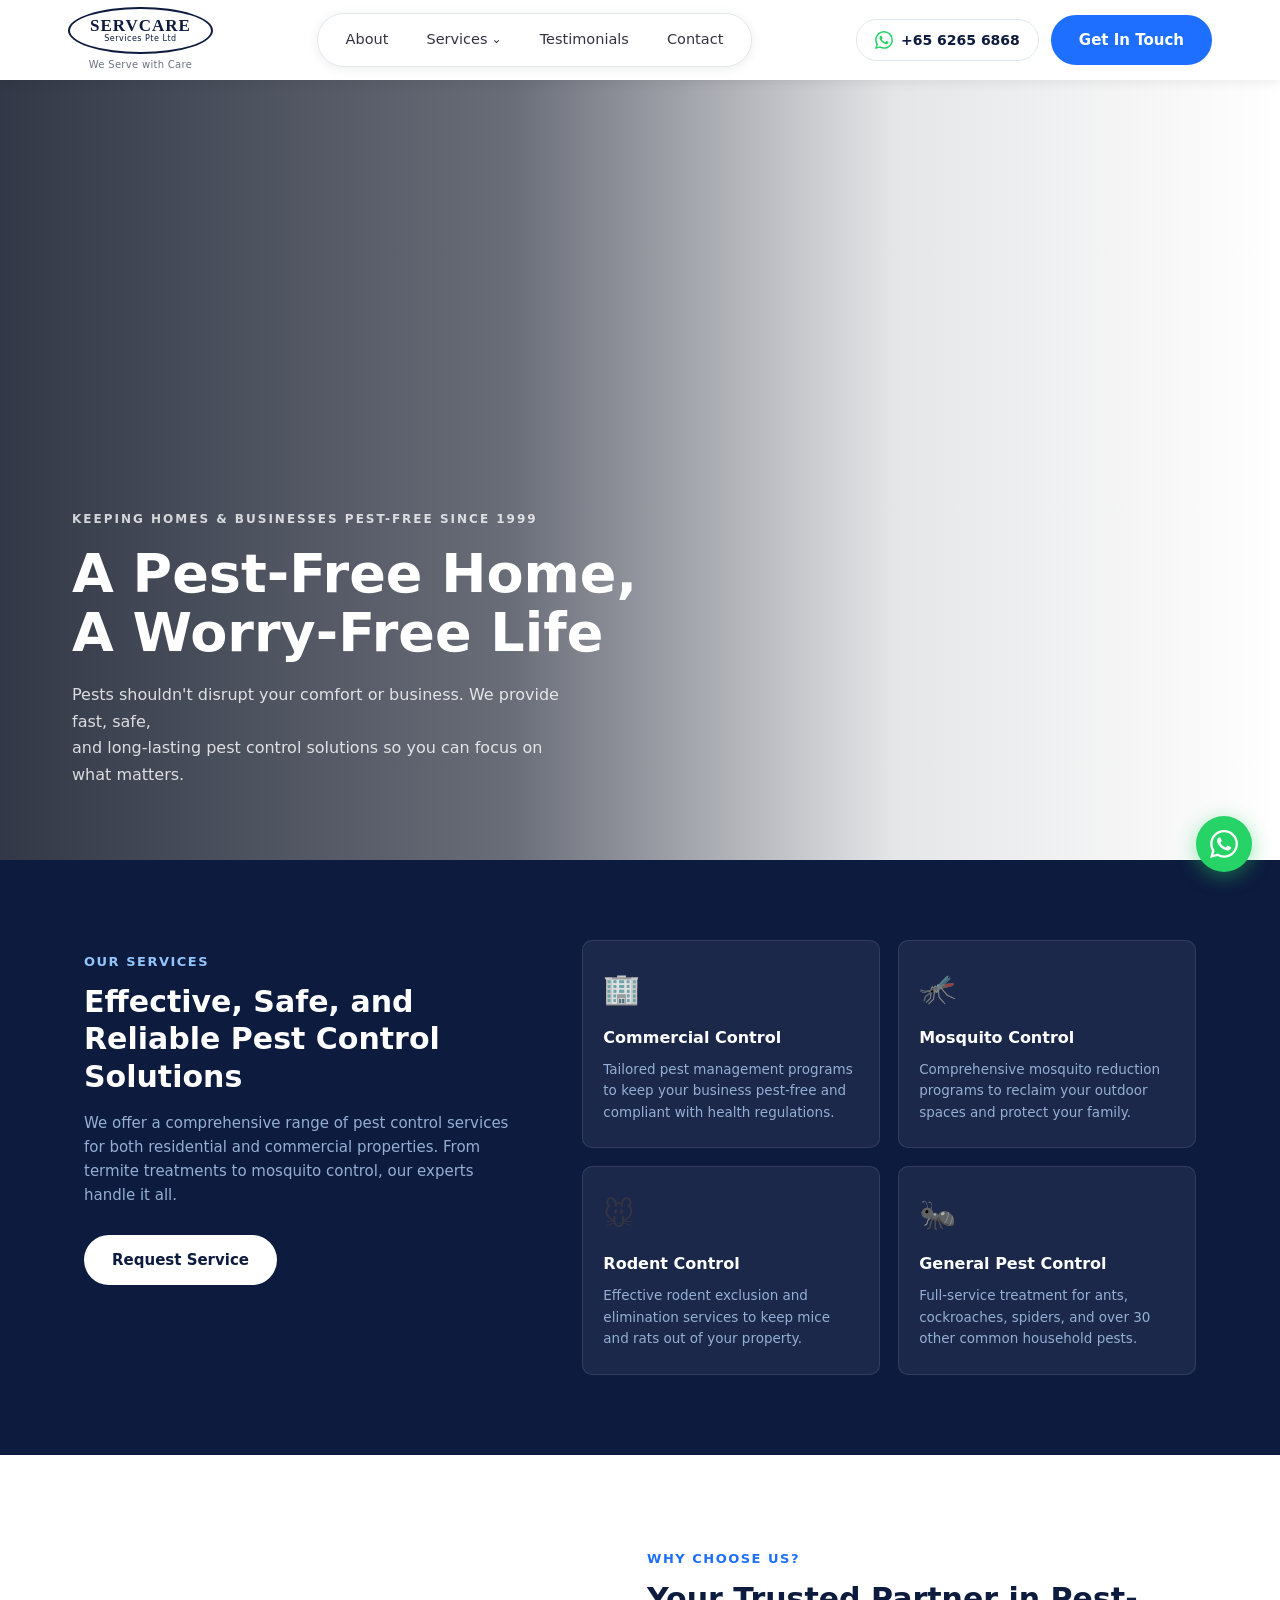
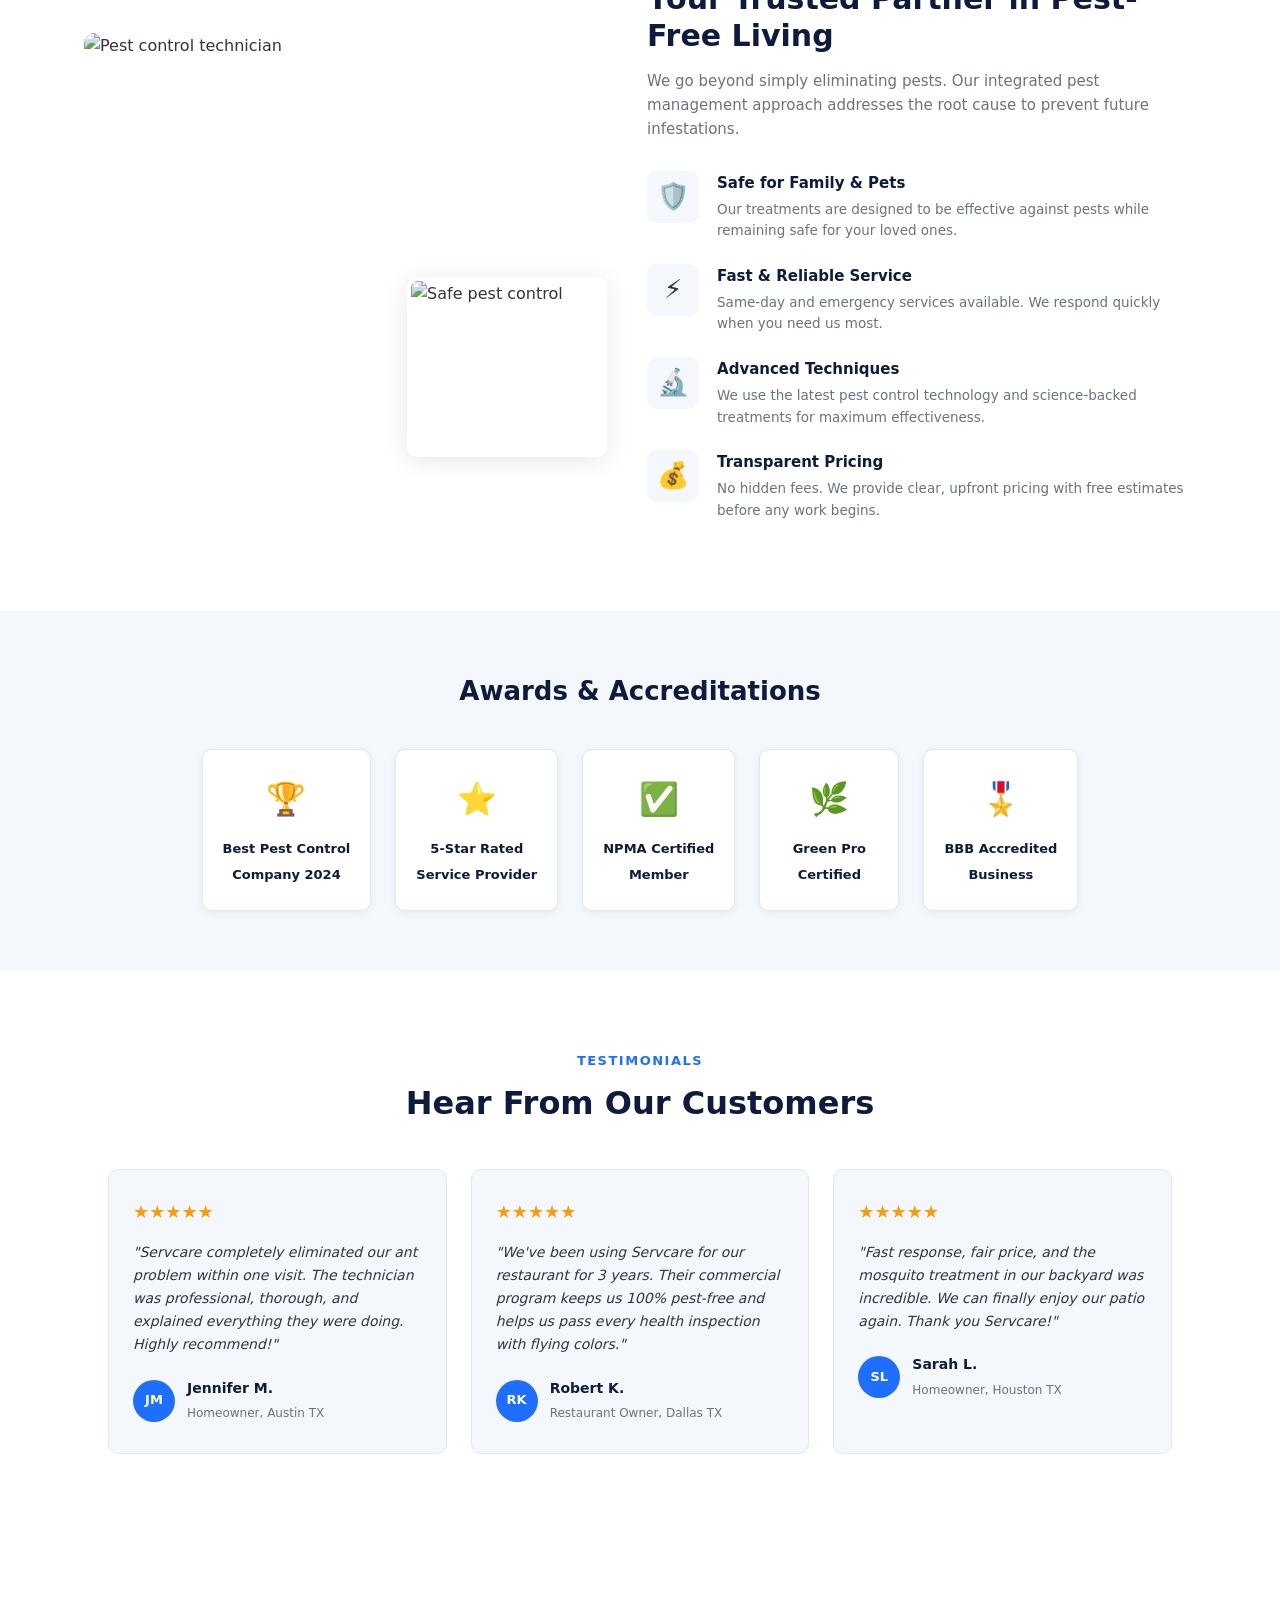
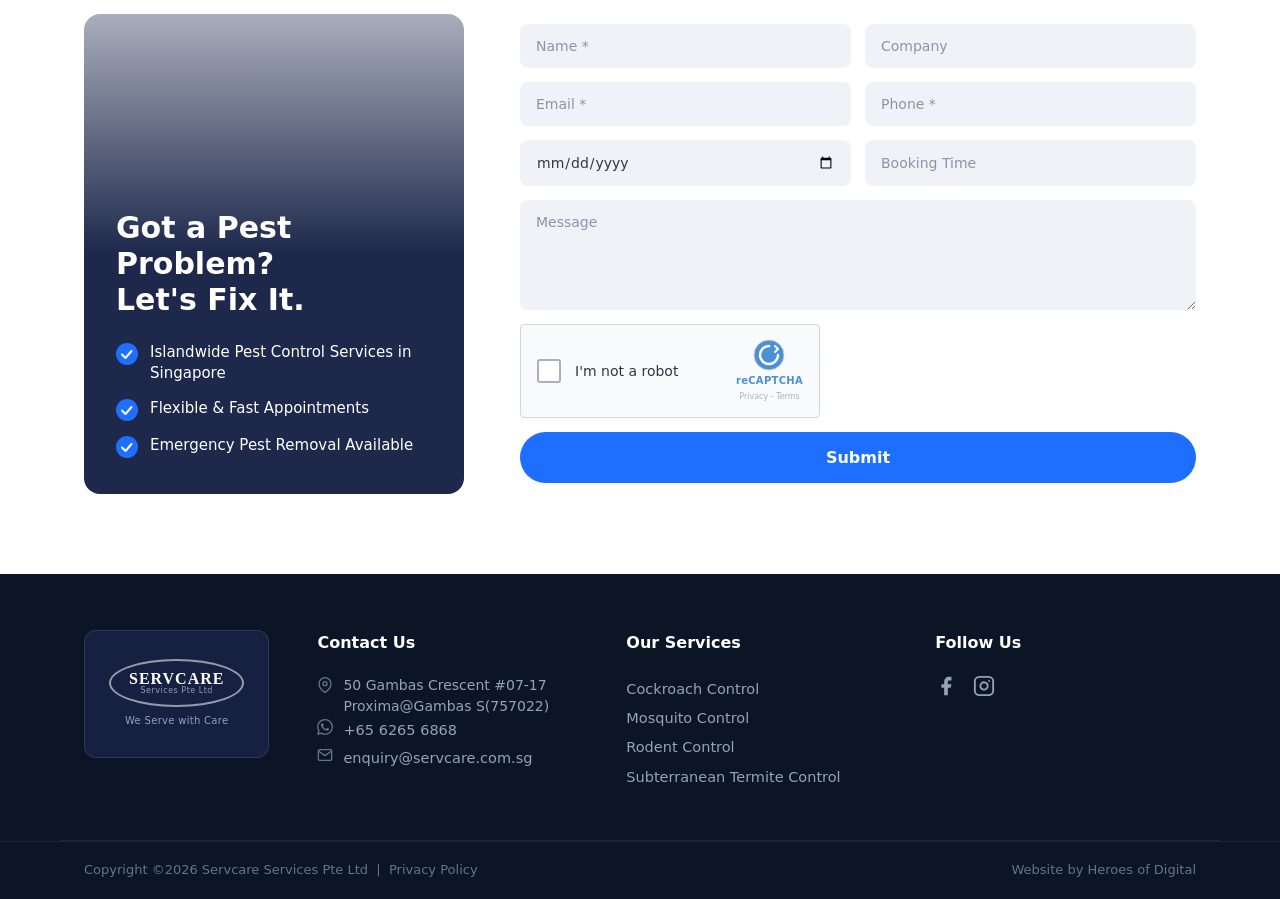
==== index.html @ 800a7d49 "first commit" ====
<!DOCTYPE html>
<html lang="en">
<head>
  <meta charset="UTF-8" />
  <meta name="viewport" content="width=device-width, initial-scale=1.0" />
  <title>Servcare - A Pest-Free Home, A Worry-Free Life</title>
  <link rel="stylesheet" href="style.css" />
</head>
<body>

  <!-- NAVBAR -->
  <header class="navbar" id="navbar">
    <div class="nav-inner">
      <!-- Logo -->
      <a href="#home" class="logo-badge">
        <div class="logo-oval">
          <span class="logo-oval-text">SERVCARE</span>
          <span class="logo-oval-sub">Services Pte Ltd</span>
        </div>
        <span class="logo-tagline">We Serve with Care</span>
      </a>

      <!-- Centered pill nav -->
      <nav class="nav-pill">
        <a href="#about" class="nav-pill-link">About</a>
        <div class="nav-dropdown">
          <a href="#services" class="nav-pill-link nav-has-arrow">Services <span class="nav-arrow">&#8964;</span></a>
          <div class="nav-dropdown-menu">
            <a href="#services">General Pest Control</a>
            <a href="#services">Mosquito Control</a>
            <a href="#services">Rodent Control</a>
            <a href="#services">Commercial Control</a>
            <a href="#services">Termite Treatment</a>
          </div>
        </div>
        <a href="#testimonials" class="nav-pill-link">Testimonials</a>
        <a href="#contact" class="nav-pill-link">Contact</a>
      </nav>

      <!-- Right actions -->
      <div class="nav-actions">
        <a href="tel:+6562656868" class="nav-wa-btn">
          <svg width="18" height="18" viewBox="0 0 24 24" fill="currentColor"><path d="M17.472 14.382c-.297-.149-1.758-.867-2.03-.967-.273-.099-.471-.148-.67.15-.197.297-.767.966-.94 1.164-.173.199-.347.223-.644.075-.297-.15-1.255-.463-2.39-1.475-.883-.788-1.48-1.761-1.653-2.059-.173-.297-.018-.458.13-.606.134-.133.298-.347.446-.52.149-.174.198-.298.298-.497.099-.198.05-.371-.025-.52-.075-.149-.669-1.612-.916-2.207-.242-.579-.487-.5-.669-.51-.173-.008-.371-.01-.57-.01-.198 0-.52.074-.792.372-.272.297-1.04 1.016-1.04 2.479 0 1.462 1.065 2.875 1.213 3.074.149.198 2.096 3.2 5.077 4.487.709.306 1.262.489 1.694.625.712.227 1.36.195 1.871.118.571-.085 1.758-.719 2.006-1.413.248-.694.248-1.289.173-1.413-.074-.124-.272-.198-.57-.347m-5.421 7.403h-.004a9.87 9.87 0 01-5.031-1.378l-.361-.214-3.741.982.998-3.648-.235-.374a9.86 9.86 0 01-1.51-5.26c.001-5.45 4.436-9.884 9.888-9.884 2.64 0 5.122 1.03 6.988 2.898a9.825 9.825 0 012.893 6.994c-.003 5.45-4.437 9.884-9.885 9.884m8.413-18.297A11.815 11.815 0 0012.05 0C5.495 0 .16 5.335.157 11.892c0 2.096.547 4.142 1.588 5.945L.057 24l6.305-1.654a11.882 11.882 0 005.683 1.448h.005c6.554 0 11.89-5.335 11.893-11.893a11.821 11.821 0 00-3.48-8.413z"/></svg>
          +65 6265 6868
        </a>
        <a href="#contact" class="btn btn-primary">Get In Touch</a>
        <button class="hamburger" id="hamburger" aria-label="Open menu">&#9776;</button>
      </div>
    </div>

    <!-- Mobile menu -->
    <div class="mobile-menu" id="mobileMenu">
      <a href="#about">About</a>
      <a href="#services">Services</a>
      <a href="#testimonials">Testimonials</a>
      <a href="#contact">Contact</a>
      <a href="#contact" class="btn btn-primary" style="margin-top:8px;">Get In Touch</a>
    </div>
  </header>

  <!-- HERO -->
  <section class="hero" id="home">
    <div class="hero-bg"></div>
    <div class="hero-gradient"></div>
    <div class="hero-content">
      <p class="hero-eyebrow">KEEPING HOMES &amp; BUSINESSES PEST-FREE SINCE 1999</p>
      <h1>A Pest-Free Home,<br />A Worry-Free Life</h1>
      <p class="hero-sub">Pests shouldn't disrupt your comfort or business. We provide fast, safe,<br />and long-lasting pest control solutions so you can focus on what matters.</p>
    </div>
  </section>

  <!-- WhatsApp FAB -->
  <a href="https://wa.me/6562656868" class="wa-fab" target="_blank" aria-label="Chat on WhatsApp">
    <svg width="28" height="28" viewBox="0 0 24 24" fill="white"><path d="M17.472 14.382c-.297-.149-1.758-.867-2.03-.967-.273-.099-.471-.148-.67.15-.197.297-.767.966-.94 1.164-.173.199-.347.223-.644.075-.297-.15-1.255-.463-2.39-1.475-.883-.788-1.48-1.761-1.653-2.059-.173-.297-.018-.458.13-.606.134-.133.298-.347.446-.52.149-.174.198-.298.298-.497.099-.198.05-.371-.025-.52-.075-.149-.669-1.612-.916-2.207-.242-.579-.487-.5-.669-.51-.173-.008-.371-.01-.57-.01-.198 0-.52.074-.792.372-.272.297-1.04 1.016-1.04 2.479 0 1.462 1.065 2.875 1.213 3.074.149.198 2.096 3.2 5.077 4.487.709.306 1.262.489 1.694.625.712.227 1.36.195 1.871.118.571-.085 1.758-.719 2.006-1.413.248-.694.248-1.289.173-1.413-.074-.124-.272-.198-.57-.347m-5.421 7.403h-.004a9.87 9.87 0 01-5.031-1.378l-.361-.214-3.741.982.998-3.648-.235-.374a9.86 9.86 0 01-1.51-5.26c.001-5.45 4.436-9.884 9.888-9.884 2.64 0 5.122 1.03 6.988 2.898a9.825 9.825 0 012.893 6.994c-.003 5.45-4.437 9.884-9.885 9.884m8.413-18.297A11.815 11.815 0 0012.05 0C5.495 0 .16 5.335.157 11.892c0 2.096.547 4.142 1.588 5.945L.057 24l6.305-1.654a11.882 11.882 0 005.683 1.448h.005c6.554 0 11.89-5.335 11.893-11.893a11.821 11.821 0 00-3.48-8.413z"/></svg>
  </a>

  <!-- SERVICES -->
  <section class="services-section" id="services">
    <div class="container services-inner">
      <div class="services-left">
        <span class="section-tag">Our Services</span>
        <h2>Effective, Safe, and Reliable Pest Control Solutions</h2>
        <p>We offer a comprehensive range of pest control services for both residential and commercial properties. From termite treatments to mosquito control, our experts handle it all.</p>
        <a href="#contact" class="btn btn-white">Request Service</a>
      </div>
      <div class="services-right">
        <div class="services-grid">
          <div class="service-card">
            <div class="service-icon">🏢</div>
            <h3>Commercial Control</h3>
            <p>Tailored pest management programs to keep your business pest-free and compliant with health regulations.</p>
          </div>
          <div class="service-card">
            <div class="service-icon">🦟</div>
            <h3>Mosquito Control</h3>
            <p>Comprehensive mosquito reduction programs to reclaim your outdoor spaces and protect your family.</p>
          </div>
          <div class="service-card">
            <div class="service-icon">🐭</div>
            <h3>Rodent Control</h3>
            <p>Effective rodent exclusion and elimination services to keep mice and rats out of your property.</p>
          </div>
          <div class="service-card">
            <div class="service-icon">🐜</div>
            <h3>General Pest Control</h3>
            <p>Full-service treatment for ants, cockroaches, spiders, and over 30 other common household pests.</p>
          </div>
        </div>
      </div>
    </div>
  </section>

  <!-- WHY CHOOSE US -->
  <section class="why-section" id="about">
    <div class="container why-inner">
      <div class="why-images">
        <img src="https://images.unsplash.com/photo-1558618666-fcd25c85cd64?w=400&q=80" alt="Pest control technician" class="why-img why-img-main" />
        <img src="https://images.unsplash.com/photo-1584622781564-1d987f7333c1?w=280&q=80" alt="Safe pest control" class="why-img why-img-small" />
      </div>
      <div class="why-content">
        <span class="section-tag dark">Why Choose Us?</span>
        <h2>Your Trusted Partner in Pest-Free Living</h2>
        <p>We go beyond simply eliminating pests. Our integrated pest management approach addresses the root cause to prevent future infestations.</p>
        <div class="why-features">
          <div class="why-feature">
            <div class="why-feature-icon">🛡️</div>
            <div>
              <h4>Safe for Family &amp; Pets</h4>
              <p>Our treatments are designed to be effective against pests while remaining safe for your loved ones.</p>
            </div>
          </div>
          <div class="why-feature">
            <div class="why-feature-icon">⚡</div>
            <div>
              <h4>Fast &amp; Reliable Service</h4>
              <p>Same-day and emergency services available. We respond quickly when you need us most.</p>
            </div>
          </div>
          <div class="why-feature">
            <div class="why-feature-icon">🔬</div>
            <div>
              <h4>Advanced Techniques</h4>
              <p>We use the latest pest control technology and science-backed treatments for maximum effectiveness.</p>
            </div>
          </div>
          <div class="why-feature">
            <div class="why-feature-icon">💰</div>
            <div>
              <h4>Transparent Pricing</h4>
              <p>No hidden fees. We provide clear, upfront pricing with free estimates before any work begins.</p>
            </div>
          </div>
        </div>
      </div>
    </div>
  </section>

  <!-- AWARDS -->
  <section class="awards-section">
    <div class="container">
      <h2 class="awards-title">Awards &amp; Accreditations</h2>
      <div class="awards-grid">
        <div class="award-badge">
          <div class="award-icon">🏆</div>
          <span>Best Pest Control<br/>Company 2024</span>
        </div>
        <div class="award-badge">
          <div class="award-icon">⭐</div>
          <span>5-Star Rated<br/>Service Provider</span>
        </div>
        <div class="award-badge">
          <div class="award-icon">✅</div>
          <span>NPMA Certified<br/>Member</span>
        </div>
        <div class="award-badge">
          <div class="award-icon">🌿</div>
          <span>Green Pro<br/>Certified</span>
        </div>
        <div class="award-badge">
          <div class="award-icon">🎖️</div>
          <span>BBB Accredited<br/>Business</span>
        </div>
      </div>
    </div>
  </section>

  <!-- TESTIMONIALS -->
  <section class="testimonials-section">
    <div class="container">
      <span class="section-tag dark">Testimonials</span>
      <h2 class="section-title">Hear From Our Customers</h2>
      <div class="testimonials-grid">
        <div class="testimonial-card">
          <div class="stars">★★★★★</div>
          <p>"Servcare completely eliminated our ant problem within one visit. The technician was professional, thorough, and explained everything they were doing. Highly recommend!"</p>
          <div class="testimonial-author">
            <div class="author-avatar">JM</div>
            <div>
              <strong>Jennifer M.</strong>
              <span>Homeowner, Austin TX</span>
            </div>
          </div>
        </div>
        <div class="testimonial-card">
          <div class="stars">★★★★★</div>
          <p>"We've been using Servcare for our restaurant for 3 years. Their commercial program keeps us 100% pest-free and helps us pass every health inspection with flying colors."</p>
          <div class="testimonial-author">
            <div class="author-avatar">RK</div>
            <div>
              <strong>Robert K.</strong>
              <span>Restaurant Owner, Dallas TX</span>
            </div>
          </div>
        </div>
        <div class="testimonial-card">
          <div class="stars">★★★★★</div>
          <p>"Fast response, fair price, and the mosquito treatment in our backyard was incredible. We can finally enjoy our patio again. Thank you Servcare!"</p>
          <div class="testimonial-author">
            <div class="author-avatar">SL</div>
            <div>
              <strong>Sarah L.</strong>
              <span>Homeowner, Houston TX</span>
            </div>
          </div>
        </div>
      </div>
    </div>
  </section>

  <!-- CTA / CONTACT FORM -->
  <section class="cta-section" id="contact">
    <div class="cta-inner">
      <!-- Left: image card -->
      <div class="cta-image-card">
        <div class="cta-image-bg"></div>
        <div class="cta-image-overlay">
          <h2>Got a Pest Problem?<br />Let's Fix It.</h2>
          <ul class="cta-checklist">
            <li>
              <svg width="22" height="22" viewBox="0 0 22 22" fill="none"><circle cx="11" cy="11" r="11" fill="#1e6fff"/><path d="M6 11.5l3.5 3.5 6-7" stroke="#fff" stroke-width="2" stroke-linecap="round" stroke-linejoin="round"/></svg>
              Islandwide Pest Control Services in Singapore
            </li>
            <li>
              <svg width="22" height="22" viewBox="0 0 22 22" fill="none"><circle cx="11" cy="11" r="11" fill="#1e6fff"/><path d="M6 11.5l3.5 3.5 6-7" stroke="#fff" stroke-width="2" stroke-linecap="round" stroke-linejoin="round"/></svg>
              Flexible &amp; Fast Appointments
            </li>
            <li>
              <svg width="22" height="22" viewBox="0 0 22 22" fill="none"><circle cx="11" cy="11" r="11" fill="#1e6fff"/><path d="M6 11.5l3.5 3.5 6-7" stroke="#fff" stroke-width="2" stroke-linecap="round" stroke-linejoin="round"/></svg>
              Emergency Pest Removal Available
            </li>
          </ul>
        </div>
      </div>

      <!-- Right: form -->
      <div class="cta-form-wrap">
        <form class="contact-form" id="contactForm">
          <div class="form-row">
            <input type="text" placeholder="Name *" required />
            <input type="text" placeholder="Company" />
          </div>
          <div class="form-row">
            <input type="email" placeholder="Email *" required />
            <input type="tel" placeholder="Phone *" required />
          </div>
          <div class="form-row">
            <input type="date" placeholder="dd/mm/yyyy" />
            <input type="text" placeholder="Booking Time" />
          </div>
          <textarea rows="5" placeholder="Message"></textarea>

          <!-- Fake reCAPTCHA -->
          <div class="fake-recaptcha">
            <label class="recaptcha-check">
              <input type="checkbox" id="notRobot" />
              <span class="recaptcha-box"></span>
            </label>
            <span class="recaptcha-label">I'm not a robot</span>
            <div class="recaptcha-logo">
              <svg width="32" height="32" viewBox="0 0 64 64" fill="none"><circle cx="32" cy="32" r="30" fill="#4A90D9" stroke="#ccc" stroke-width="2"/><path d="M32 14c-9.94 0-18 8.06-18 18s8.06 18 18 18 18-8.06 18-18" stroke="#fff" stroke-width="5" stroke-linecap="round"/><polyline points="44,14 50,20 44,26" fill="none" stroke="#fff" stroke-width="4" stroke-linecap="round" stroke-linejoin="round"/></svg>
              <span class="recaptcha-text">reCAPTCHA</span>
              <span class="recaptcha-sub">Privacy - Terms</span>
            </div>
          </div>

          <button type="submit" class="btn-submit">Submit</button>
        </form>
        <div class="form-success" id="formSuccess" style="display:none;">
          <div class="success-icon">✅</div>
          <h3>Message Sent!</h3>
          <p>Thank you for reaching out. Our team will contact you within 24 hours.</p>
        </div>
      </div>
    </div>
  </section>

  <!-- FOOTER -->
  <footer class="footer">
    <div class="footer-inner">

      <!-- Logo card -->
      <div class="footer-logo-card">
        <a href="#home" class="logo-badge footer-logo-badge">
          <div class="logo-oval">
            <span class="logo-oval-text">SERVCARE</span>
            <span class="logo-oval-sub">Services Pte Ltd</span>
          </div>
          <span class="logo-tagline">We Serve with Care</span>
        </a>
      </div>

      <!-- Contact Us -->
      <div class="footer-col">
        <h4>Contact Us</h4>
        <ul class="footer-contact">
          <li>
            <svg width="16" height="16" viewBox="0 0 24 24" fill="none" stroke="currentColor" stroke-width="2"><path d="M21 10c0 7-9 13-9 13s-9-6-9-13a9 9 0 0118 0z"/><circle cx="12" cy="10" r="3"/></svg>
            <span>50 Gambas Crescent #07-17<br/>Proxima@Gambas S(757022)</span>
          </li>
          <li>
            <svg width="16" height="16" viewBox="0 0 24 24" fill="currentColor"><path d="M17.472 14.382c-.297-.149-1.758-.867-2.03-.967-.273-.099-.471-.148-.67.15-.197.297-.767.966-.94 1.164-.173.199-.347.223-.644.075-.297-.15-1.255-.463-2.39-1.475-.883-.788-1.48-1.761-1.653-2.059-.173-.297-.018-.458.13-.606.134-.133.298-.347.446-.52.149-.174.198-.298.298-.497.099-.198.05-.371-.025-.52-.075-.149-.669-1.612-.916-2.207-.242-.579-.487-.5-.669-.51-.173-.008-.371-.01-.57-.01-.198 0-.52.074-.792.372-.272.297-1.04 1.016-1.04 2.479 0 1.462 1.065 2.875 1.213 3.074.149.198 2.096 3.2 5.077 4.487.709.306 1.262.489 1.694.625.712.227 1.36.195 1.871.118.571-.085 1.758-.719 2.006-1.413.248-.694.248-1.289.173-1.413-.074-.124-.272-.198-.57-.347m-5.421 7.403h-.004a9.87 9.87 0 01-5.031-1.378l-.361-.214-3.741.982.998-3.648-.235-.374a9.86 9.86 0 01-1.51-5.26c.001-5.45 4.436-9.884 9.888-9.884 2.64 0 5.122 1.03 6.988 2.898a9.825 9.825 0 012.893 6.994c-.003 5.45-4.437 9.884-9.885 9.884m8.413-18.297A11.815 11.815 0 0012.05 0C5.495 0 .16 5.335.157 11.892c0 2.096.547 4.142 1.588 5.945L.057 24l6.305-1.654a11.882 11.882 0 005.683 1.448h.005c6.554 0 11.89-5.335 11.893-11.893a11.821 11.821 0 00-3.48-8.413z"/></svg>
            <a href="tel:+6562656868">+65 6265 6868</a>
          </li>
          <li>
            <svg width="16" height="16" viewBox="0 0 24 24" fill="none" stroke="currentColor" stroke-width="2"><path d="M4 4h16c1.1 0 2 .9 2 2v12c0 1.1-.9 2-2 2H4c-1.1 0-2-.9-2-2V6c0-1.1.9-2 2-2z"/><polyline points="22,6 12,13 2,6"/></svg>
            <a href="mailto:enquiry@servcare.com.sg">enquiry@servcare.com.sg</a>
          </li>
        </ul>
      </div>

      <!-- Our Services -->
      <div class="footer-col">
        <h4>Our Services</h4>
        <ul>
          <li><a href="#services">Cockroach Control</a></li>
          <li><a href="#services">Mosquito Control</a></li>
          <li><a href="#services">Rodent Control</a></li>
          <li><a href="#services">Subterranean Termite Control</a></li>
        </ul>
      </div>

      <!-- Follow Us -->
      <div class="footer-col">
        <h4>Follow Us</h4>
        <div class="footer-socials">
          <a href="#" aria-label="Facebook" class="social-icon">
            <svg width="22" height="22" viewBox="0 0 24 24" fill="currentColor"><path d="M18 2h-3a5 5 0 00-5 5v3H7v4h3v8h4v-8h3l1-4h-4V7a1 1 0 011-1h3z"/></svg>
          </a>
          <a href="#" aria-label="Instagram" class="social-icon">
            <svg width="22" height="22" viewBox="0 0 24 24" fill="none" stroke="currentColor" stroke-width="2" stroke-linecap="round" stroke-linejoin="round"><rect x="2" y="2" width="20" height="20" rx="5" ry="5"/><path d="M16 11.37A4 4 0 1112.63 8 4 4 0 0116 11.37z"/><line x1="17.5" y1="6.5" x2="17.51" y2="6.5"/></svg>
          </a>
        </div>
      </div>

    </div>

    <div class="footer-bottom">
      <div class="footer-bottom-inner">
        <span>Copyright ©2026 Servcare Services Pte Ltd &nbsp;|&nbsp; <a href="#">Privacy Policy</a></span>
        <span>Website by Heroes of Digital</span>
      </div>
    </div>
  </footer>

  <!-- Scroll to top -->
  <button class="scroll-top" id="scrollTop" aria-label="Scroll to top">
    <svg width="18" height="18" viewBox="0 0 24 24" fill="none" stroke="currentColor" stroke-width="2.5" stroke-linecap="round" stroke-linejoin="round"><polyline points="18 15 12 9 6 15"/></svg>
  </button>

  <script src="script.js"></script>
</body>
</html>
---- style.css ----
/* ========== RESET & BASE ========== */
*, *::before, *::after { box-sizing: border-box; margin: 0; padding: 0; }

:root {
  --navy: #0d1b3e;
  --navy-dark: #091428;
  --accent: #1e6fff;
  --accent-hover: #1558d6;
  --white: #ffffff;
  --light-bg: #f4f7fc;
  --text: #333344;
  --text-light: #6b7280;
  --border: #e2e8f0;
  --radius: 10px;
  --shadow: 0 4px 24px rgba(13,27,62,0.10);
}

html { scroll-behavior: smooth; }

body {
  font-family: 'Segoe UI', system-ui, -apple-system, sans-serif;
  color: var(--text);
  background: var(--white);
  line-height: 1.6;
}

a { text-decoration: none; color: inherit; }
ul { list-style: none; }
img { display: block; max-width: 100%; }

.container {
  max-width: 1160px;
  margin: 0 auto;
  padding: 0 24px;
}

/* ========== BUTTONS ========== */
.btn {
  display: inline-block;
  padding: 11px 26px;
  border-radius: 50px;
  font-size: 15px;
  font-weight: 600;
  cursor: pointer;
  border: 2px solid transparent;
  transition: all 0.2s;
}
.btn-primary {
  background: var(--accent);
  color: var(--white);
  border-color: var(--accent);
}
.btn-primary:hover { background: var(--accent-hover); border-color: var(--accent-hover); }
.btn-white {
  background: var(--white);
  color: var(--navy);
  border-color: var(--white);
}
.btn-white:hover { background: transparent; color: var(--white); border-color: var(--white); }
.btn-full { width: 100%; text-align: center; padding: 14px; font-size: 16px; border-radius: 8px; }

/* ========== SECTION TAGS ========== */
.section-tag {
  display: inline-block;
  font-size: 13px;
  font-weight: 700;
  letter-spacing: 1.5px;
  text-transform: uppercase;
  color: var(--accent);
  margin-bottom: 10px;
}
.section-tag.light { color: #93c5fd; }

.section-title {
  font-size: 32px;
  font-weight: 700;
  color: var(--navy);
  margin-bottom: 20px;
}

/* ========== NAVBAR ========== */
.navbar {
  background: var(--white);
  position: sticky;
  top: 0;
  z-index: 1000;
  box-shadow: 0 2px 12px rgba(0,0,0,0.08);
}

.nav-inner {
  display: flex;
  align-items: center;
  justify-content: space-between;
  max-width: 1200px;
  margin: 0 auto;
  padding: 0 28px;
  height: 80px;
  gap: 20px;
}

/* Logo badge */
.logo-badge {
  display: flex;
  flex-direction: column;
  align-items: center;
  flex-shrink: 0;
  gap: 3px;
}

.logo-oval {
  border: 2.5px solid var(--navy);
  border-radius: 50%;
  padding: 8px 20px;
  display: flex;
  flex-direction: column;
  align-items: center;
  line-height: 1.1;
  min-width: 110px;
}

.logo-oval-text {
  font-size: 17px;
  font-weight: 900;
  color: var(--navy);
  letter-spacing: 1px;
  font-family: Georgia, serif;
}

.logo-oval-sub {
  font-size: 8px;
  color: var(--navy);
  letter-spacing: 0.5px;
  font-weight: 500;
}

.logo-tagline {
  font-size: 10px;
  color: var(--text-light);
  letter-spacing: 0.3px;
  font-weight: 500;
}

/* Centered pill nav */
.nav-pill {
  background: var(--white);
  border: 1.5px solid #e2e8f0;
  border-radius: 50px;
  display: flex;
  align-items: center;
  padding: 6px 10px;
  gap: 2px;
  box-shadow: 0 2px 12px rgba(0,0,0,0.07);
  flex-shrink: 0;
}

.nav-pill-link {
  color: var(--text);
  font-size: 14.5px;
  font-weight: 500;
  padding: 8px 18px;
  border-radius: 50px;
  transition: background 0.15s, color 0.15s;
  white-space: nowrap;
}
.nav-pill-link:hover { background: var(--light-bg); color: var(--navy); }

.nav-has-arrow {
  display: flex;
  align-items: center;
  gap: 4px;
}
.nav-arrow { font-size: 12px; }

/* Dropdown */
.nav-dropdown {
  position: relative;
}
.nav-dropdown-menu {
  display: none;
  position: absolute;
  top: calc(100% + 12px);
  left: 0;
  background: var(--white);
  border: 1.5px solid var(--border);
  border-radius: 12px;
  box-shadow: 0 8px 32px rgba(0,0,0,0.13);
  padding: 8px 0;
  min-width: 200px;
  z-index: 100;
}
.nav-dropdown-menu a {
  display: block;
  padding: 10px 20px;
  font-size: 14px;
  color: var(--text);
  transition: background 0.15s;
}
.nav-dropdown-menu a:hover { background: var(--light-bg); color: var(--navy); }
.nav-dropdown:hover .nav-dropdown-menu { display: block; }

/* Nav actions */
.nav-actions {
  display: flex;
  align-items: center;
  gap: 12px;
  flex-shrink: 0;
}

.nav-wa-btn {
  display: flex;
  align-items: center;
  gap: 8px;
  border: 1.5px solid var(--border);
  border-radius: 50px;
  padding: 9px 18px;
  font-size: 14px;
  font-weight: 600;
  color: var(--navy);
  background: var(--white);
  transition: border-color 0.2s, color 0.2s;
  white-space: nowrap;
}
.nav-wa-btn svg { color: #25d366; flex-shrink: 0; }
.nav-wa-btn:hover { border-color: #25d366; color: #25d366; }

.hamburger {
  display: none;
  background: none;
  border: none;
  color: var(--navy);
  font-size: 26px;
  cursor: pointer;
  padding: 4px;
}

.mobile-menu {
  display: none;
  flex-direction: column;
  background: var(--white);
  border-top: 1px solid var(--border);
  padding: 12px 28px 20px;
}
.mobile-menu a {
  color: var(--text);
  padding: 11px 0;
  font-size: 15px;
  border-bottom: 1px solid var(--border);
}
.mobile-menu a:last-child { border-bottom: none; margin-top: 12px; }
.mobile-menu.open { display: flex; }

/* ========== HERO ========== */
.hero {
  position: relative;
  height: calc(100vh - 80px);
  min-height: 520px;
  max-height: 780px;
  overflow: hidden;
}

.hero-bg {
  position: absolute;
  inset: 0;
  background: url('https://images.unsplash.com/photo-1529156069898-49953e39b3ac?w=1600&q=85') center/cover no-repeat;
}

/* Gradient: dark on the left, fades to transparent on the right */
.hero-gradient {
  position: absolute;
  inset: 0;
  background: linear-gradient(
    to right,
    rgba(5, 12, 30, 0.82) 0%,
    rgba(5, 12, 30, 0.60) 40%,
    rgba(5, 12, 30, 0.10) 70%,
    transparent 100%
  );
}

.hero-content {
  position: absolute;
  bottom: 72px;
  left: 72px;
  max-width: 600px;
  z-index: 2;
}

.hero-eyebrow {
  font-size: 12px;
  font-weight: 700;
  letter-spacing: 2px;
  color: rgba(255,255,255,0.78);
  margin-bottom: 14px;
  text-transform: uppercase;
}

.hero-content h1 {
  font-size: 54px;
  font-weight: 800;
  color: var(--white);
  line-height: 1.1;
  margin-bottom: 20px;
}

.hero-sub {
  font-size: 16px;
  color: rgba(255,255,255,0.82);
  line-height: 1.65;
  max-width: 500px;
}

/* ========== WhatsApp FAB ========== */
.wa-fab {
  position: fixed;
  bottom: 28px;
  right: 28px;
  width: 56px;
  height: 56px;
  background: #25d366;
  border-radius: 50%;
  display: flex;
  align-items: center;
  justify-content: center;
  box-shadow: 0 4px 20px rgba(37,211,102,0.45);
  z-index: 999;
  transition: transform 0.2s, box-shadow 0.2s;
}
.wa-fab:hover {
  transform: scale(1.1);
  box-shadow: 0 6px 28px rgba(37,211,102,0.6);
}

/* ========== SERVICES SECTION ========== */
.services-section {
  background: var(--navy);
  padding: 80px 0;
}
.services-inner {
  display: flex;
  gap: 60px;
  align-items: flex-start;
  max-width: 1160px;
  margin: 0 auto;
  padding: 0 24px;
}
.services-left {
  flex: 1;
  color: var(--white);
  padding-top: 8px;
}
.services-left .section-tag { color: #93c5fd; }
.services-left h2 {
  font-size: 30px;
  font-weight: 700;
  color: var(--white);
  margin-bottom: 16px;
  line-height: 1.25;
}
.services-left p {
  color: #93afd4;
  font-size: 15px;
  margin-bottom: 28px;
}
.services-right { flex: 1.4; }
.services-grid {
  display: grid;
  grid-template-columns: 1fr 1fr;
  gap: 18px;
}
.service-card {
  background: rgba(255,255,255,0.06);
  border: 1px solid rgba(255,255,255,0.1);
  border-radius: var(--radius);
  padding: 24px 20px;
  transition: background 0.2s, transform 0.2s;
}
.service-card:hover {
  background: rgba(255,255,255,0.11);
  transform: translateY(-3px);
}
.service-icon { font-size: 30px; margin-bottom: 12px; }
.service-card h3 {
  font-size: 16px;
  font-weight: 700;
  color: var(--white);
  margin-bottom: 8px;
}
.service-card p { color: #93afd4; font-size: 13.5px; }

/* ========== WHY CHOOSE US ========== */
.why-section {
  padding: 90px 0;
  background: var(--white);
}
.why-inner {
  display: flex;
  gap: 64px;
  align-items: center;
  max-width: 1160px;
  margin: 0 auto;
  padding: 0 24px;
}
.why-images {
  flex: 1;
  position: relative;
  min-height: 400px;
}
.why-img { border-radius: var(--radius); object-fit: cover; }
.why-img-main { width: 100%; height: 380px; }
.why-img-small {
  position: absolute;
  bottom: -24px;
  right: -24px;
  width: 200px;
  height: 180px;
  border: 4px solid var(--white);
  box-shadow: var(--shadow);
}
.why-content { flex: 1.1; }
.why-content h2 {
  font-size: 30px;
  font-weight: 700;
  color: var(--navy);
  margin-bottom: 14px;
  line-height: 1.25;
}
.why-content > p {
  color: var(--text-light);
  margin-bottom: 30px;
  font-size: 15px;
}
.why-features { display: flex; flex-direction: column; gap: 22px; }
.why-feature {
  display: flex;
  gap: 18px;
  align-items: flex-start;
}
.why-feature-icon {
  font-size: 26px;
  background: var(--light-bg);
  width: 52px;
  height: 52px;
  border-radius: 10px;
  display: flex;
  align-items: center;
  justify-content: center;
  flex-shrink: 0;
}
.why-feature h4 {
  font-size: 15px;
  font-weight: 700;
  color: var(--navy);
  margin-bottom: 4px;
}
.why-feature p { color: var(--text-light); font-size: 13.5px; }

/* ========== AWARDS ========== */
.awards-section {
  background: var(--light-bg);
  padding: 60px 0;
}
.awards-title {
  text-align: center;
  font-size: 26px;
  font-weight: 700;
  color: var(--navy);
  margin-bottom: 36px;
}
.awards-grid {
  display: flex;
  justify-content: center;
  gap: 24px;
  flex-wrap: wrap;
}
.award-badge {
  background: var(--white);
  border: 1px solid var(--border);
  border-radius: var(--radius);
  padding: 24px 20px;
  text-align: center;
  min-width: 140px;
  box-shadow: 0 2px 8px rgba(0,0,0,0.06);
}
.award-icon { font-size: 32px; margin-bottom: 10px; }
.award-badge span {
  font-size: 13px;
  font-weight: 600;
  color: var(--navy);
  line-height: 1.4;
}

/* ========== TESTIMONIALS ========== */
.testimonials-section {
  padding: 80px 0;
  background: var(--white);
  text-align: center;
}
.testimonials-section .section-tag { display: block; margin-bottom: 6px; }
.testimonials-grid {
  display: grid;
  grid-template-columns: repeat(3, 1fr);
  gap: 24px;
  margin-top: 40px;
  text-align: left;
  max-width: 1160px;
  margin-left: auto;
  margin-right: auto;
  padding: 0 24px;
}
.testimonial-card {
  background: var(--light-bg);
  border-radius: var(--radius);
  padding: 28px 24px;
  border: 1px solid var(--border);
  transition: box-shadow 0.2s;
}
.testimonial-card:hover { box-shadow: var(--shadow); }
.stars { color: #f59e0b; font-size: 18px; margin-bottom: 14px; }
.testimonial-card p {
  color: var(--text);
  font-size: 14px;
  line-height: 1.65;
  margin-bottom: 20px;
  font-style: italic;
}
.testimonial-author {
  display: flex;
  align-items: center;
  gap: 12px;
}
.author-avatar {
  width: 42px;
  height: 42px;
  border-radius: 50%;
  background: var(--accent);
  color: var(--white);
  font-size: 13px;
  font-weight: 700;
  display: flex;
  align-items: center;
  justify-content: center;
  flex-shrink: 0;
}
.testimonial-author strong { display: block; font-size: 14px; color: var(--navy); }
.testimonial-author span { font-size: 12px; color: var(--text-light); }

/* ========== CTA / CONTACT ========== */
.cta-section {
  background: var(--white);
  padding: 80px 0;
}
.cta-inner {
  display: flex;
  gap: 56px;
  align-items: stretch;
  max-width: 1160px;
  margin: 0 auto;
  padding: 0 24px;
}

/* Left image card */
.cta-image-card {
  flex: 0 0 380px;
  border-radius: 16px;
  overflow: hidden;
  position: relative;
  min-height: 480px;
}
.cta-image-bg {
  position: absolute;
  inset: 0;
  background: url('https://images.unsplash.com/photo-1581578731548-c64695cc6952?w=700&q=80') center/cover no-repeat;
}
.cta-image-overlay {
  position: absolute;
  inset: 0;
  background: linear-gradient(to top, rgba(10,22,60,0.92) 50%, rgba(10,22,60,0.35) 100%);
  display: flex;
  flex-direction: column;
  justify-content: flex-end;
  padding: 36px 32px;
}
.cta-image-overlay h2 {
  font-size: 30px;
  font-weight: 800;
  color: var(--white);
  line-height: 1.2;
  margin-bottom: 24px;
}
.cta-checklist {
  display: flex;
  flex-direction: column;
  gap: 14px;
  list-style: none;
}
.cta-checklist li {
  display: flex;
  align-items: flex-start;
  gap: 12px;
  color: var(--white);
  font-size: 15px;
  font-weight: 500;
  line-height: 1.4;
}
.cta-checklist li svg { flex-shrink: 0; margin-top: 1px; }

/* Right form */
.cta-form-wrap {
  flex: 1;
  display: flex;
  flex-direction: column;
  justify-content: center;
}

/* ========== FORM ========== */
.contact-form {
  display: flex;
  flex-direction: column;
  gap: 14px;
}
.form-row {
  display: grid;
  grid-template-columns: 1fr 1fr;
  gap: 14px;
}
.contact-form input,
.contact-form textarea {
  width: 100%;
  padding: 14px 16px;
  border: none;
  border-radius: 8px;
  font-size: 14px;
  color: var(--text);
  background: #f0f2f8;
  font-family: inherit;
  transition: background 0.2s, box-shadow 0.2s;
}
.contact-form input::placeholder,
.contact-form textarea::placeholder { color: #8a93a8; }
.contact-form input:focus,
.contact-form textarea:focus {
  outline: none;
  background: #e8ecf6;
  box-shadow: 0 0 0 2px rgba(30,111,255,0.18);
}
.contact-form textarea { resize: vertical; min-height: 110px; }

/* Fake reCAPTCHA */
.fake-recaptcha {
  display: flex;
  align-items: center;
  gap: 14px;
  border: 1px solid #d0d5e0;
  border-radius: 4px;
  padding: 14px 16px;
  background: #f9fafb;
  width: fit-content;
  min-width: 300px;
}
.recaptcha-check { display: flex; align-items: center; cursor: pointer; }
.recaptcha-check input[type="checkbox"] { display: none; }
.recaptcha-box {
  width: 24px;
  height: 24px;
  border: 2px solid #aab0c0;
  border-radius: 3px;
  display: flex;
  align-items: center;
  justify-content: center;
  background: var(--white);
  transition: border-color 0.2s;
}
.recaptcha-check input:checked + .recaptcha-box {
  border-color: #4caf50;
  background: #4caf50;
}
.recaptcha-check input:checked + .recaptcha-box::after {
  content: '';
  display: block;
  width: 6px;
  height: 11px;
  border: 2px solid #fff;
  border-top: none;
  border-left: none;
  transform: rotate(45deg) translate(-1px, -1px);
}
.recaptcha-label { font-size: 14px; color: var(--text); flex: 1; }
.recaptcha-logo { display: flex; flex-direction: column; align-items: center; gap: 2px; }
.recaptcha-text { font-size: 10px; font-weight: 700; color: #4A90D9; letter-spacing: 0.3px; }
.recaptcha-sub { font-size: 8px; color: #aab0c0; }

/* Submit button */
.btn-submit {
  width: 100%;
  padding: 16px;
  background: var(--accent);
  color: var(--white);
  border: none;
  border-radius: 50px;
  font-size: 16px;
  font-weight: 600;
  cursor: pointer;
  transition: background 0.2s;
  font-family: inherit;
}
.btn-submit:hover { background: var(--accent-hover); }

.form-success { text-align: center; padding: 40px 20px; }
.success-icon { font-size: 48px; margin-bottom: 16px; }
.form-success h3 { font-size: 22px; color: var(--navy); margin-bottom: 8px; }
.form-success p { color: var(--text-light); }

/* ========== FOOTER ========== */
.footer {
  background: #0c1525;
  color: #94a3b8;
}
.footer-inner {
  display: grid;
  grid-template-columns: auto 1fr 1fr 1fr;
  gap: 48px;
  max-width: 1160px;
  margin: 0 auto;
  padding: 56px 24px 48px;
  border-bottom: 1px solid rgba(255,255,255,0.07);
  align-items: start;
}

/* Footer logo card */
.footer-logo-card {
  background: #162040;
  border: 1px solid rgba(255,255,255,0.1);
  border-radius: 12px;
  padding: 28px 24px;
  display: flex;
  align-items: center;
  justify-content: center;
  min-width: 170px;
}
.footer-logo-badge { gap: 6px; }
.footer .logo-oval {
  border-color: rgba(255,255,255,0.55);
  padding: 9px 18px;
}
.footer .logo-oval-text { color: var(--white); font-size: 16px; }
.footer .logo-oval-sub { color: rgba(255,255,255,0.55); }
.footer .logo-tagline { color: #94a3b8; font-size: 10px; }

.footer-col h4 {
  color: var(--white);
  font-size: 16px;
  font-weight: 700;
  margin-bottom: 20px;
}
.footer-col ul { display: flex; flex-direction: column; gap: 0; }
.footer-col ul li a { font-size: 14.5px; color: #94a3b8; display: block; padding: 3px 0; }
.footer-col ul li a:hover { color: var(--white); }

/* Contact list with icons */
.footer-contact { display: flex; flex-direction: column; gap: 14px; }
.footer-contact li {
  display: flex;
  align-items: flex-start;
  gap: 10px;
  font-size: 14px;
  color: #94a3b8;
  line-height: 1.5;
}
.footer-contact li svg { flex-shrink: 0; margin-top: 2px; color: #64748b; }
.footer-contact li a { color: #94a3b8; }
.footer-contact li a:hover { color: var(--white); }

/* Social icons */
.footer-socials { display: flex; gap: 16px; margin-top: 4px; }
.social-icon {
  color: #94a3b8;
  transition: color 0.2s;
  display: flex;
  align-items: center;
}
.social-icon:hover { color: var(--white); }

/* Footer bottom bar */
.footer-bottom {
  border-top: 1px solid rgba(255,255,255,0.07);
  padding: 18px 0;
}
.footer-bottom-inner {
  display: flex;
  justify-content: space-between;
  align-items: center;
  flex-wrap: wrap;
  gap: 10px;
  font-size: 13px;
  color: #64748b;
  max-width: 1160px;
  margin: 0 auto;
  padding: 0 24px;
}
.footer-bottom-inner a { color: #64748b; }
.footer-bottom-inner a:hover { color: #94a3b8; }

/* ========== SCROLL TO TOP ========== */
.scroll-top {
  position: fixed;
  bottom: 28px;
  left: 28px;
  width: 44px;
  height: 44px;
  background: var(--accent);
  color: var(--white);
  border: none;
  border-radius: 50%;
  display: flex;
  align-items: center;
  justify-content: center;
  cursor: pointer;
  z-index: 999;
  box-shadow: 0 4px 16px rgba(30,111,255,0.4);
  opacity: 0;
  pointer-events: none;
  transition: opacity 0.3s, transform 0.2s;
}
.scroll-top.visible { opacity: 1; pointer-events: auto; }
.scroll-top:hover { transform: translateY(-2px); }

/* ========== RESPONSIVE ========== */
@media (max-width: 960px) {
  .nav-pill { display: none; }
  .hamburger { display: block; }
  .nav-wa-btn span { display: none; }

  .hero-content { left: 40px; bottom: 50px; }
  .hero-content h1 { font-size: 38px; }

  .services-inner { flex-direction: column; gap: 36px; }
  .services-grid { grid-template-columns: 1fr 1fr; }

  .why-inner { flex-direction: column; }
  .why-img-small { display: none; }
  .why-images { min-height: unset; }
  .why-img-main { height: 260px; }

  .testimonials-grid { grid-template-columns: 1fr; }

  .cta-inner { flex-direction: column; gap: 32px; }
  .cta-image-card { flex: none; min-height: 340px; }

  .footer-inner { grid-template-columns: 1fr 1fr; }
}

@media (max-width: 600px) {
  .nav-wa-btn { display: none; }
  .hero-content { left: 24px; right: 24px; bottom: 40px; }
  .hero-content h1 { font-size: 28px; }
  .hero-sub { font-size: 14px; }
  .hero-eyebrow { font-size: 10px; }

  .services-grid { grid-template-columns: 1fr; }
  .form-row { grid-template-columns: 1fr; }
  .footer-inner { grid-template-columns: 1fr; }
  .footer-bottom-inner { flex-direction: column; text-align: center; }
  .awards-grid { gap: 12px; }
  .fake-recaptcha { min-width: unset; width: 100%; }
}
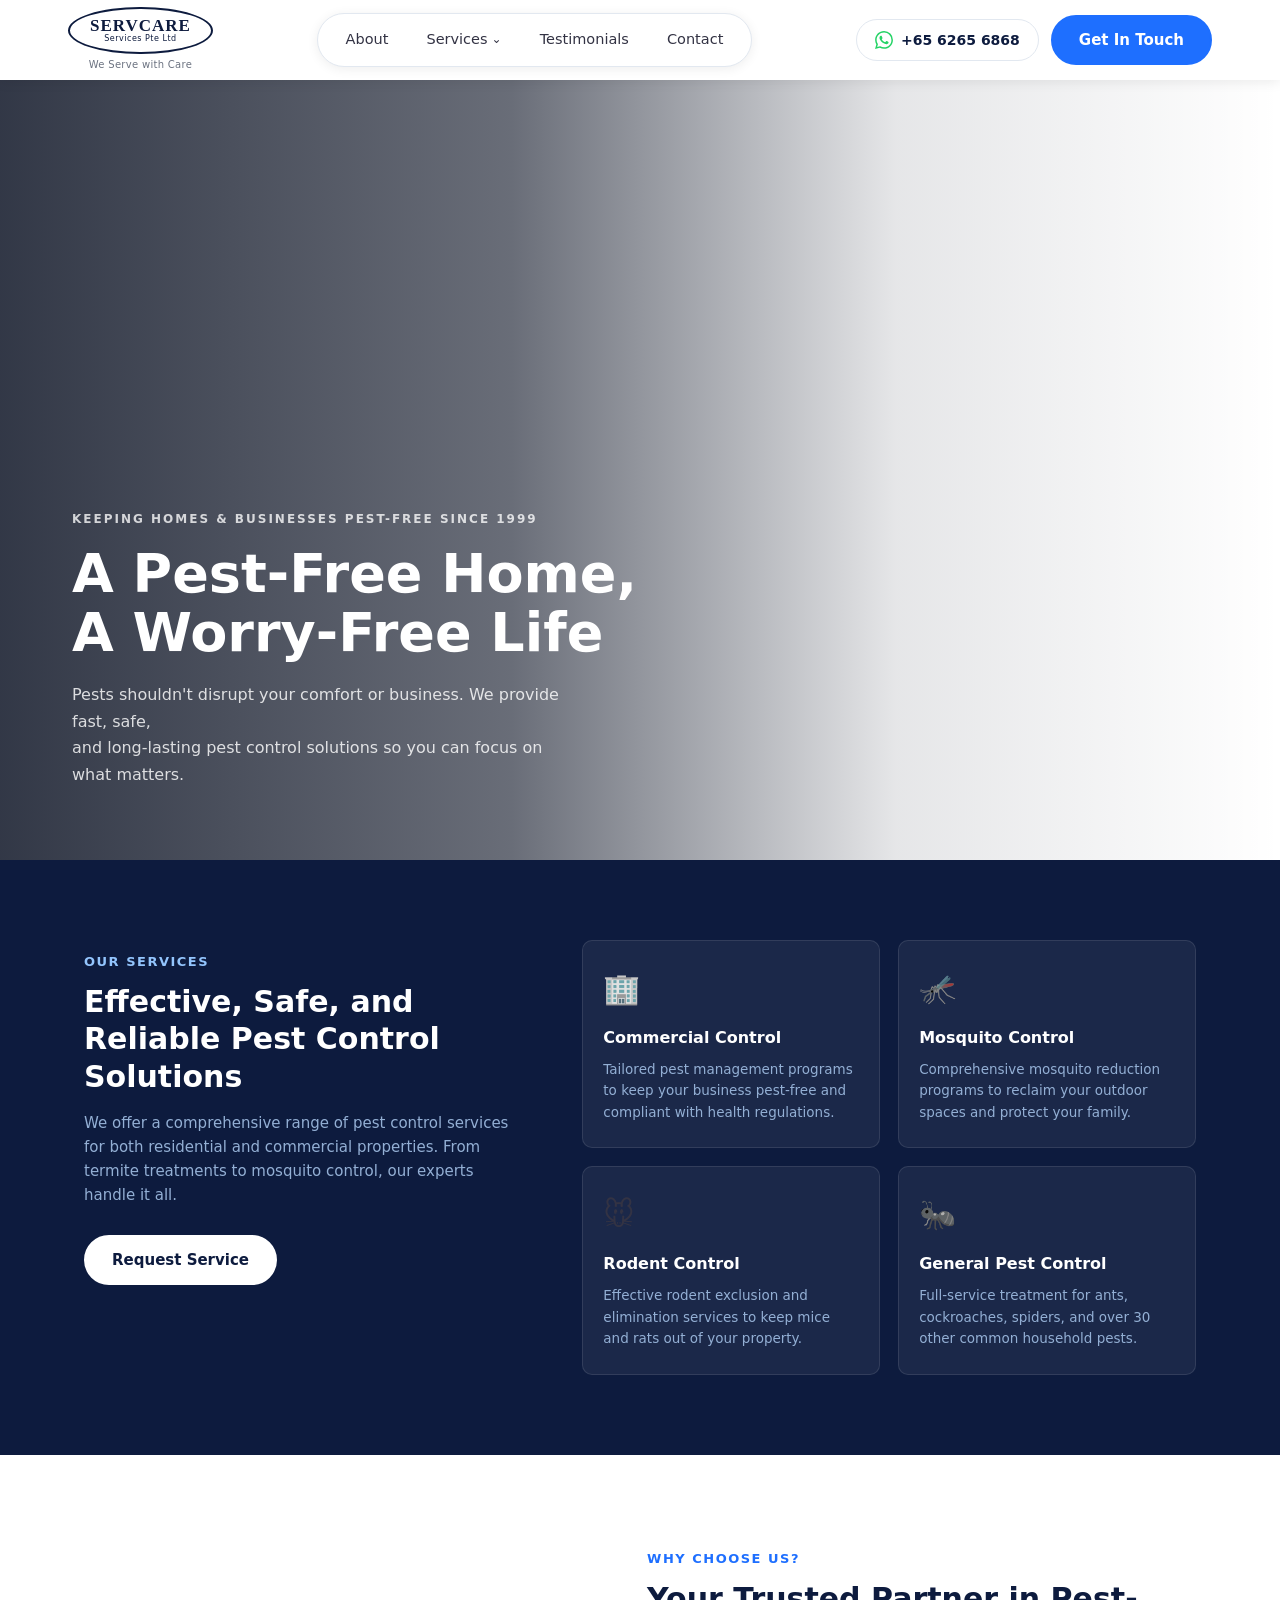
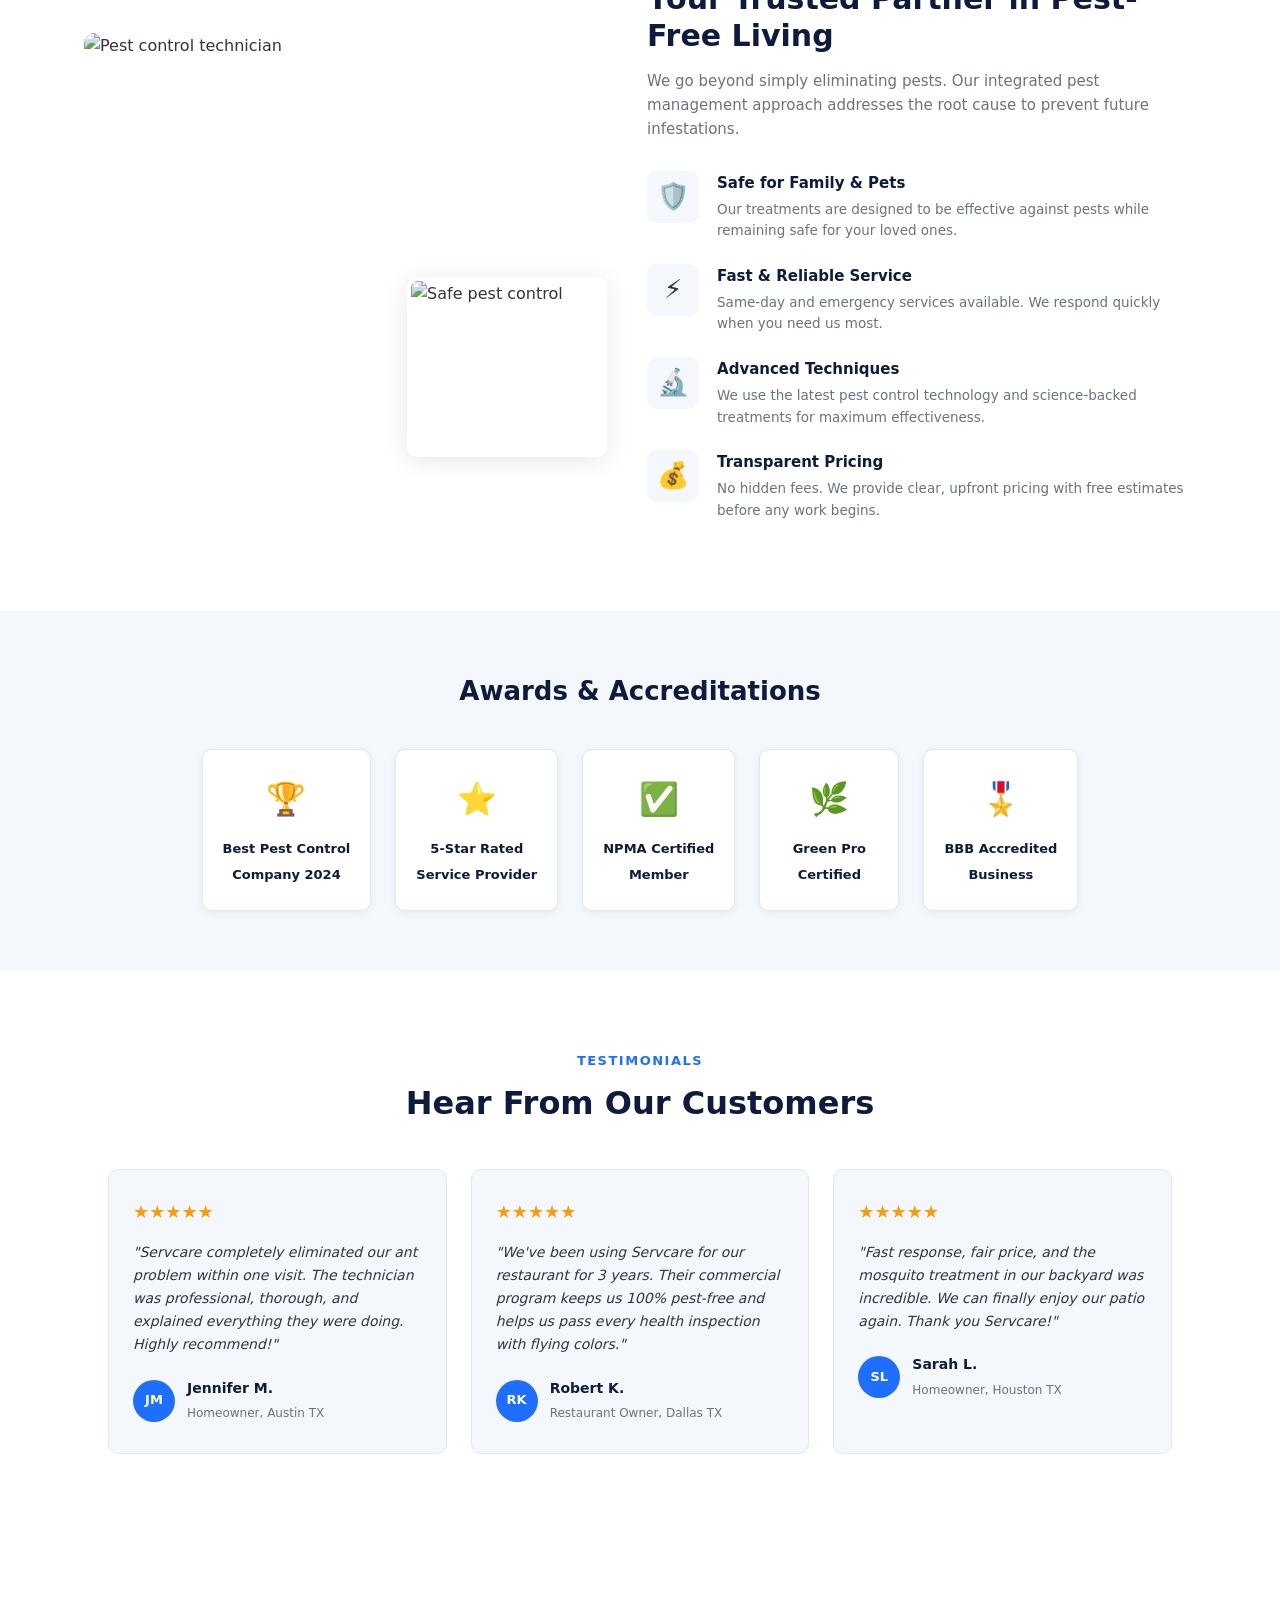
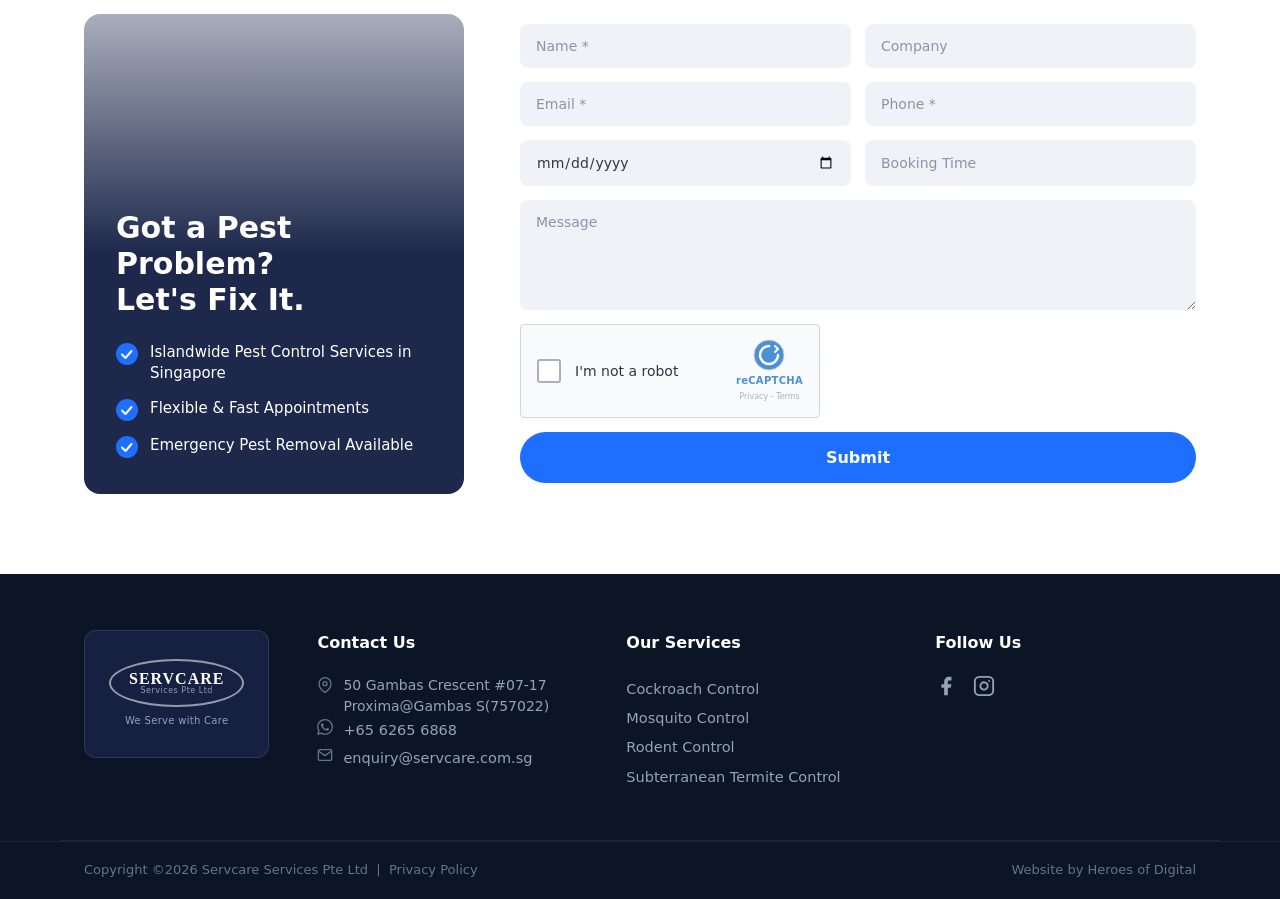
==== commit 39ccea1f: "removed whatsapp logo" ====
--- a/index.html
+++ b/index.html
@@ -70,9 +70,9 @@
   </section>
 
   <!-- WhatsApp FAB -->
-  <a href="https://wa.me/6562656868" class="wa-fab" target="_blank" aria-label="Chat on WhatsApp">
+  <!-- <a href="https://wa.me/6562656868" class="wa-fab" target="_blank" aria-label="Chat on WhatsApp">
     <svg width="28" height="28" viewBox="0 0 24 24" fill="white"><path d="M17.472 14.382c-.297-.149-1.758-.867-2.03-.967-.273-.099-.471-.148-.67.15-.197.297-.767.966-.94 1.164-.173.199-.347.223-.644.075-.297-.15-1.255-.463-2.39-1.475-.883-.788-1.48-1.761-1.653-2.059-.173-.297-.018-.458.13-.606.134-.133.298-.347.446-.52.149-.174.198-.298.298-.497.099-.198.05-.371-.025-.52-.075-.149-.669-1.612-.916-2.207-.242-.579-.487-.5-.669-.51-.173-.008-.371-.01-.57-.01-.198 0-.52.074-.792.372-.272.297-1.04 1.016-1.04 2.479 0 1.462 1.065 2.875 1.213 3.074.149.198 2.096 3.2 5.077 4.487.709.306 1.262.489 1.694.625.712.227 1.36.195 1.871.118.571-.085 1.758-.719 2.006-1.413.248-.694.248-1.289.173-1.413-.074-.124-.272-.198-.57-.347m-5.421 7.403h-.004a9.87 9.87 0 01-5.031-1.378l-.361-.214-3.741.982.998-3.648-.235-.374a9.86 9.86 0 01-1.51-5.26c.001-5.45 4.436-9.884 9.888-9.884 2.64 0 5.122 1.03 6.988 2.898a9.825 9.825 0 012.893 6.994c-.003 5.45-4.437 9.884-9.885 9.884m8.413-18.297A11.815 11.815 0 0012.05 0C5.495 0 .16 5.335.157 11.892c0 2.096.547 4.142 1.588 5.945L.057 24l6.305-1.654a11.882 11.882 0 005.683 1.448h.005c6.554 0 11.89-5.335 11.893-11.893a11.821 11.821 0 00-3.48-8.413z"/></svg>
-  </a>
+  </a> -->
 
   <!-- SERVICES -->
   <section class="services-section" id="services">
@@ -367,6 +367,29 @@
     <svg width="18" height="18" viewBox="0 0 24 24" fill="none" stroke="currentColor" stroke-width="2.5" stroke-linecap="round" stroke-linejoin="round"><polyline points="18 15 12 9 6 15"/></svg>
   </button>
 
+  <script type='text/javascript'>
+    function initEmbeddedMessaging() {
+      try {
+        embeddedservice_bootstrap.settings.language = 'en_US'; // For example, enter 'en' or 'en-US'
+
+        embeddedservice_bootstrap.init(
+          '00Dfd00000223Ld',
+          'Servcare_Lead_Messaging_Setting',
+          'https://servcare--partial.sandbox.my.site.com/ESWServcareLeadMessagin1782654742014',
+          {
+            scrt2URL: 'https://servcare--partial.sandbox.my.salesforce-scrt.com'
+          }
+        );
+      } catch (err) {
+        console.error('Error loading Embedded Messaging: ', err);
+      }
+    };
+  </script>
+  <script type='text/javascript'
+    src='https://servcare--partial.sandbox.my.site.com/ESWServcareLeadMessagin1782654742014/assets/js/bootstrap.min.js'
+    onload='initEmbeddedMessaging()'></script>
+
+
   <script src="script.js"></script>
 </body>
 </html>
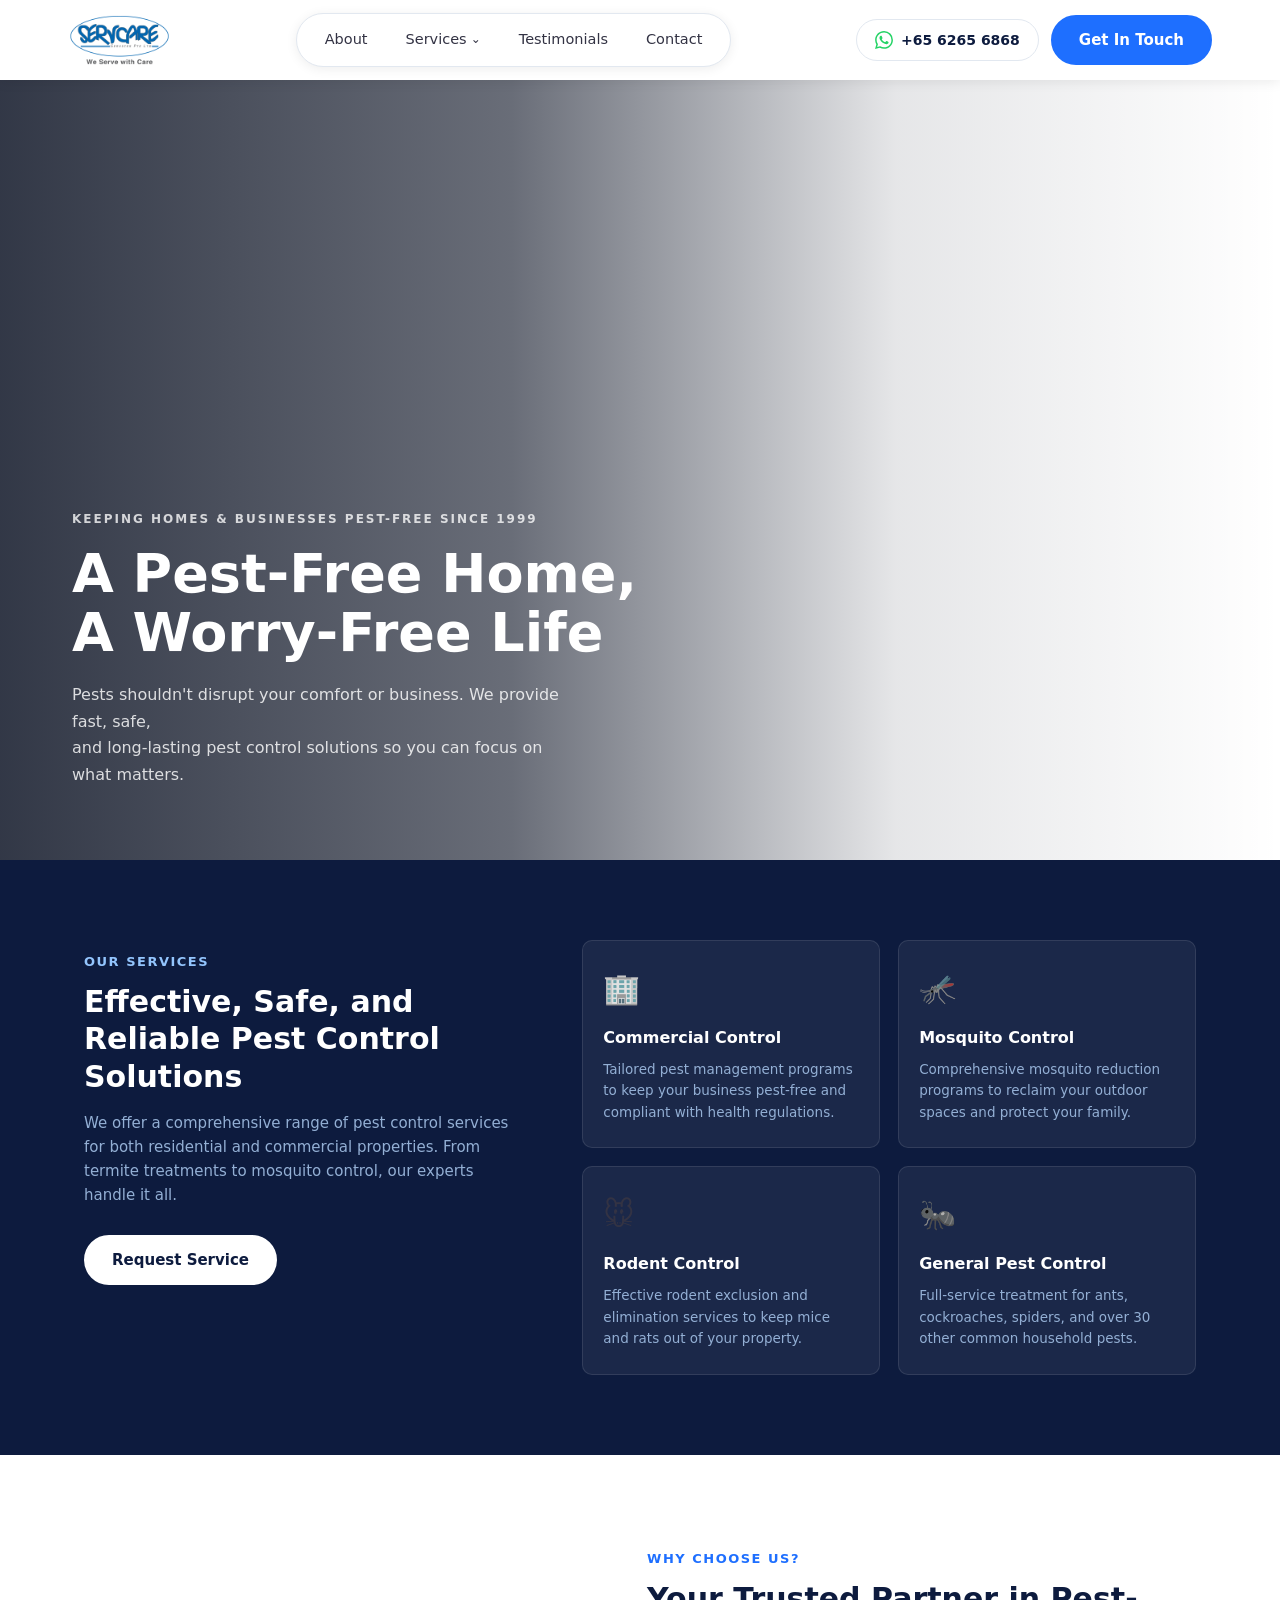
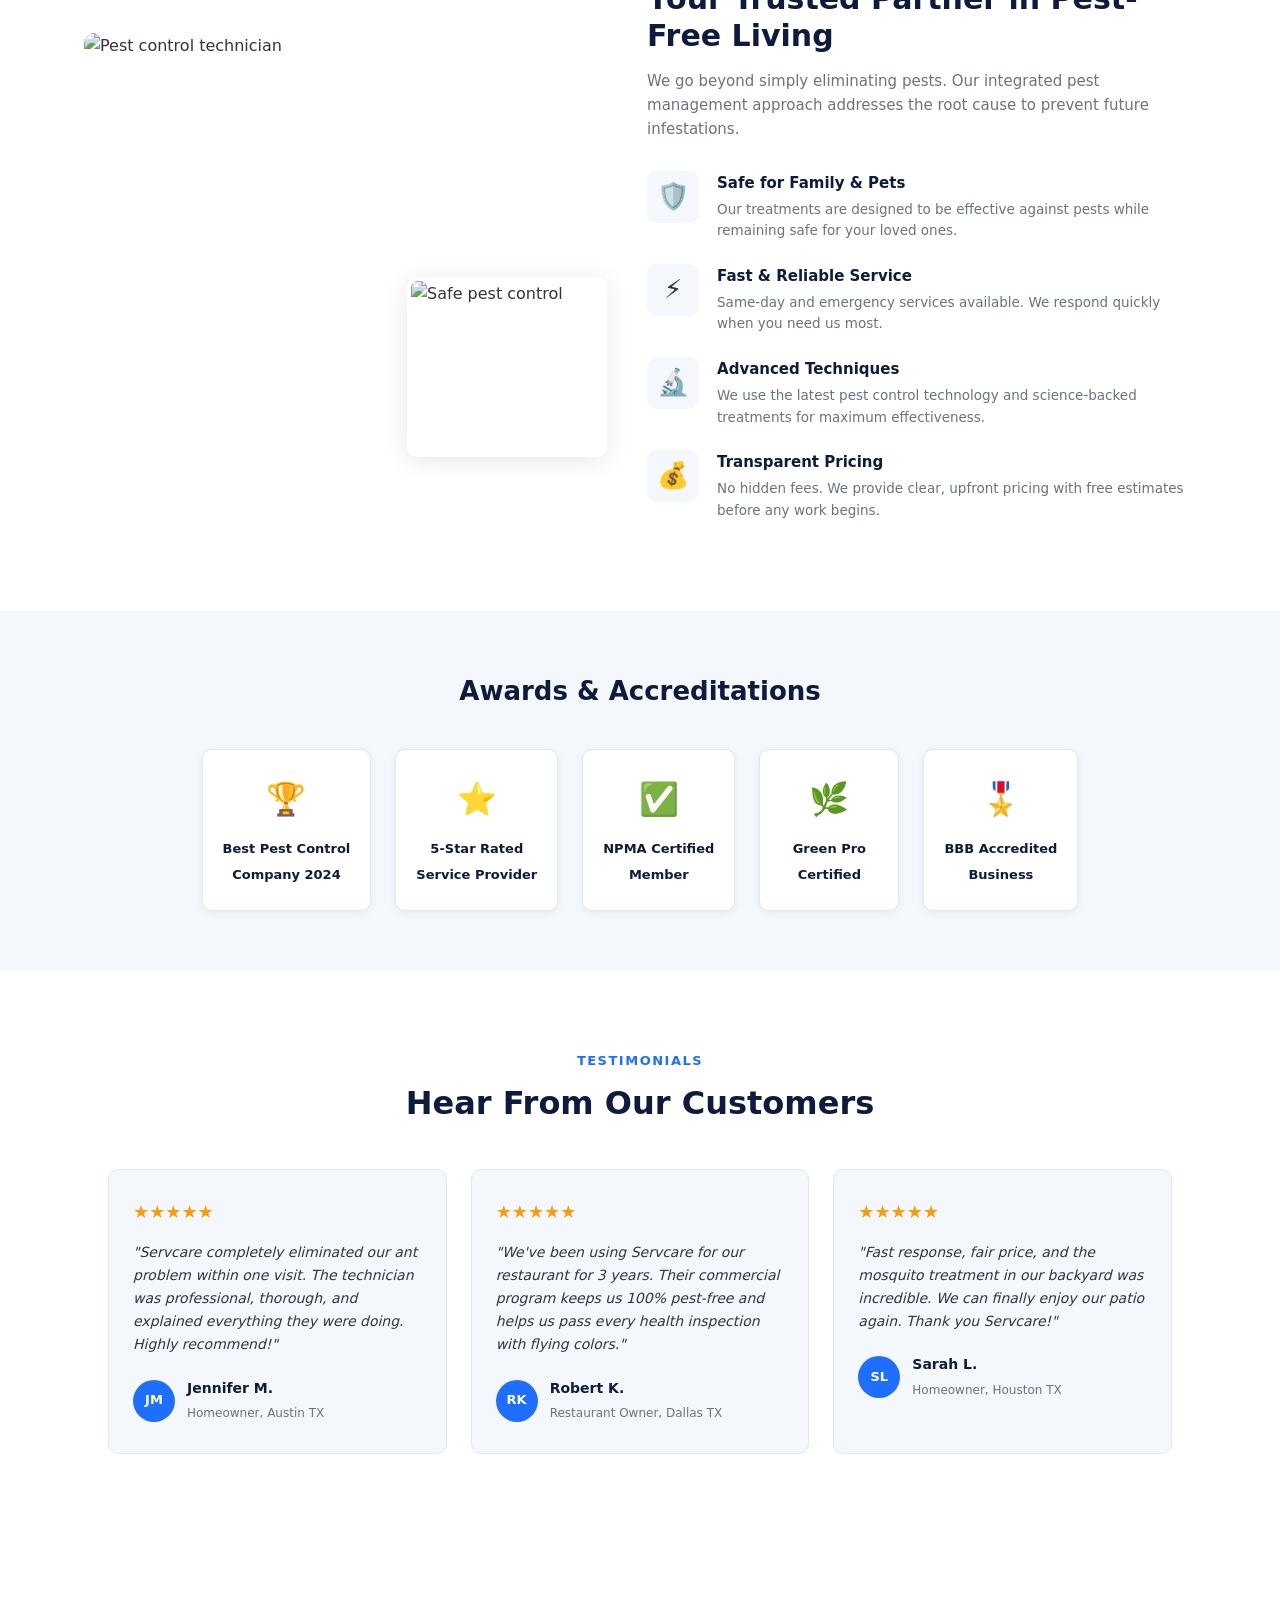
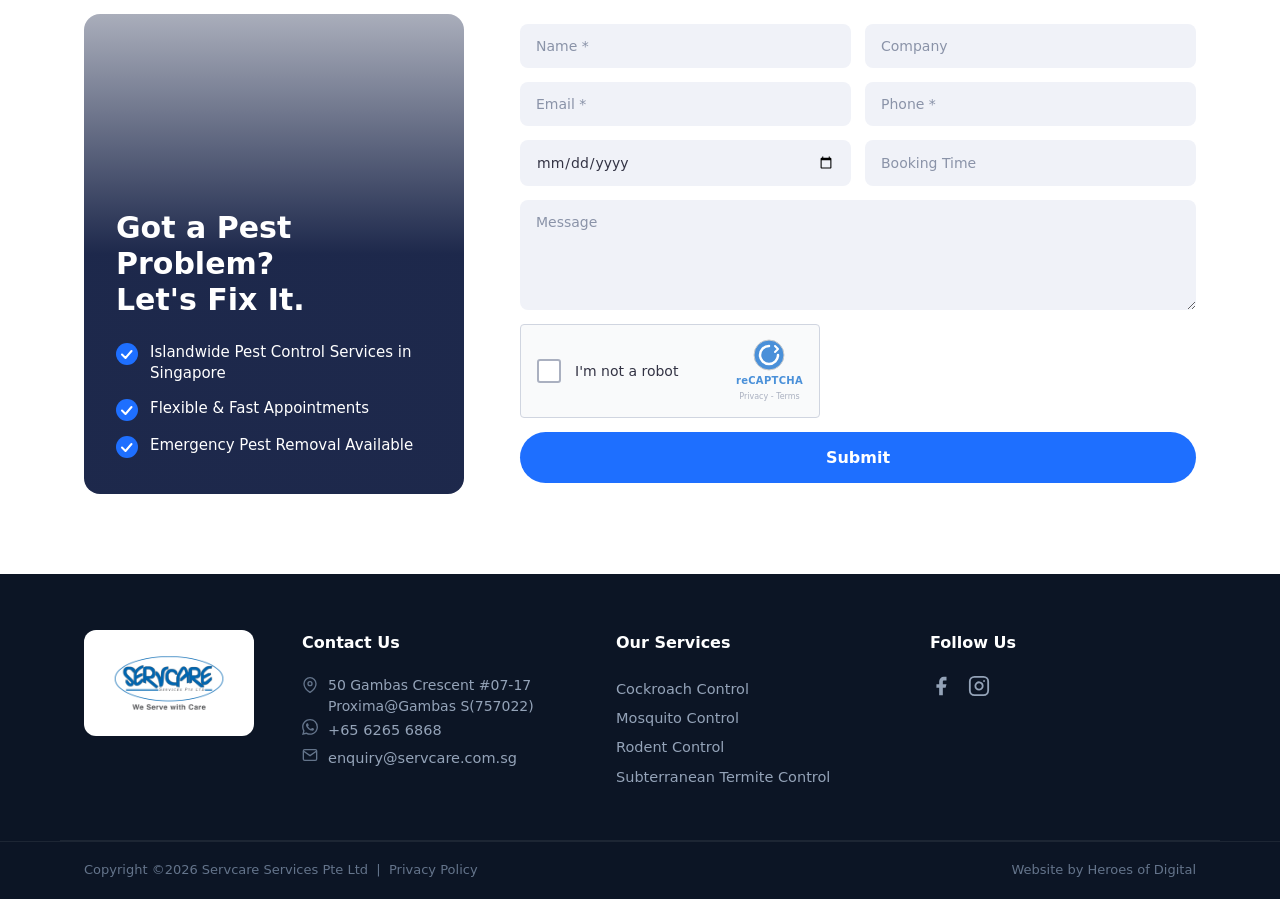
==== commit 33b572db: "Replace CSS-drawn text badge with the real Servcare logo image Swaps the oval "SERVCARE" text badge " ====
--- a/index.html
+++ b/index.html
@@ -4,6 +4,7 @@
   <meta charset="UTF-8" />
   <meta name="viewport" content="width=device-width, initial-scale=1.0" />
   <title>Servcare - A Pest-Free Home, A Worry-Free Life</title>
+  <link rel="icon" type="image/png" href="assets/servcare-logo.png" />
   <link rel="stylesheet" href="style.css" />
 </head>
 <body>
@@ -13,11 +14,7 @@
     <div class="nav-inner">
       <!-- Logo -->
       <a href="#home" class="logo-badge">
-        <div class="logo-oval">
-          <span class="logo-oval-text">SERVCARE</span>
-          <span class="logo-oval-sub">Services Pte Ltd</span>
-        </div>
-        <span class="logo-tagline">We Serve with Care</span>
+        <img src="assets/servcare-logo.png" alt="Servcare Services Pte Ltd" class="logo-img" />
       </a>
 
       <!-- Centered pill nav -->
@@ -301,11 +298,7 @@
       <!-- Logo card -->
       <div class="footer-logo-card">
         <a href="#home" class="logo-badge footer-logo-badge">
-          <div class="logo-oval">
-            <span class="logo-oval-text">SERVCARE</span>
-            <span class="logo-oval-sub">Services Pte Ltd</span>
-          </div>
-          <span class="logo-tagline">We Serve with Care</span>
+          <img src="assets/servcare-logo.png" alt="Servcare Services Pte Ltd" class="logo-img footer-logo-img" />
         </a>
       </div>
 
--- a/style.css
+++ b/style.css
@@ -101,43 +101,14 @@
 /* Logo badge */
 .logo-badge {
   display: flex;
-  flex-direction: column;
   align-items: center;
   flex-shrink: 0;
-  gap: 3px;
-}
-
-.logo-oval {
-  border: 2.5px solid var(--navy);
-  border-radius: 50%;
-  padding: 8px 20px;
-  display: flex;
-  flex-direction: column;
-  align-items: center;
-  line-height: 1.1;
-  min-width: 110px;
-}
-
-.logo-oval-text {
-  font-size: 17px;
-  font-weight: 900;
-  color: var(--navy);
-  letter-spacing: 1px;
-  font-family: Georgia, serif;
-}
-
-.logo-oval-sub {
-  font-size: 8px;
-  color: var(--navy);
-  letter-spacing: 0.5px;
-  font-weight: 500;
-}
-
-.logo-tagline {
-  font-size: 10px;
-  color: var(--text-light);
-  letter-spacing: 0.3px;
-  font-weight: 500;
+}
+
+.logo-img {
+  height: 58px;
+  width: auto;
+  display: block;
 }
 
 /* Centered pill nav */
@@ -728,23 +699,16 @@
 
 /* Footer logo card */
 .footer-logo-card {
-  background: #162040;
+  background: var(--white);
   border: 1px solid rgba(255,255,255,0.1);
   border-radius: 12px;
-  padding: 28px 24px;
+  padding: 20px 24px;
   display: flex;
   align-items: center;
   justify-content: center;
   min-width: 170px;
 }
-.footer-logo-badge { gap: 6px; }
-.footer .logo-oval {
-  border-color: rgba(255,255,255,0.55);
-  padding: 9px 18px;
-}
-.footer .logo-oval-text { color: var(--white); font-size: 16px; }
-.footer .logo-oval-sub { color: rgba(255,255,255,0.55); }
-.footer .logo-tagline { color: #94a3b8; font-size: 10px; }
+.footer-logo-img { height: 64px; }
 
 .footer-col h4 {
   color: var(--white);
